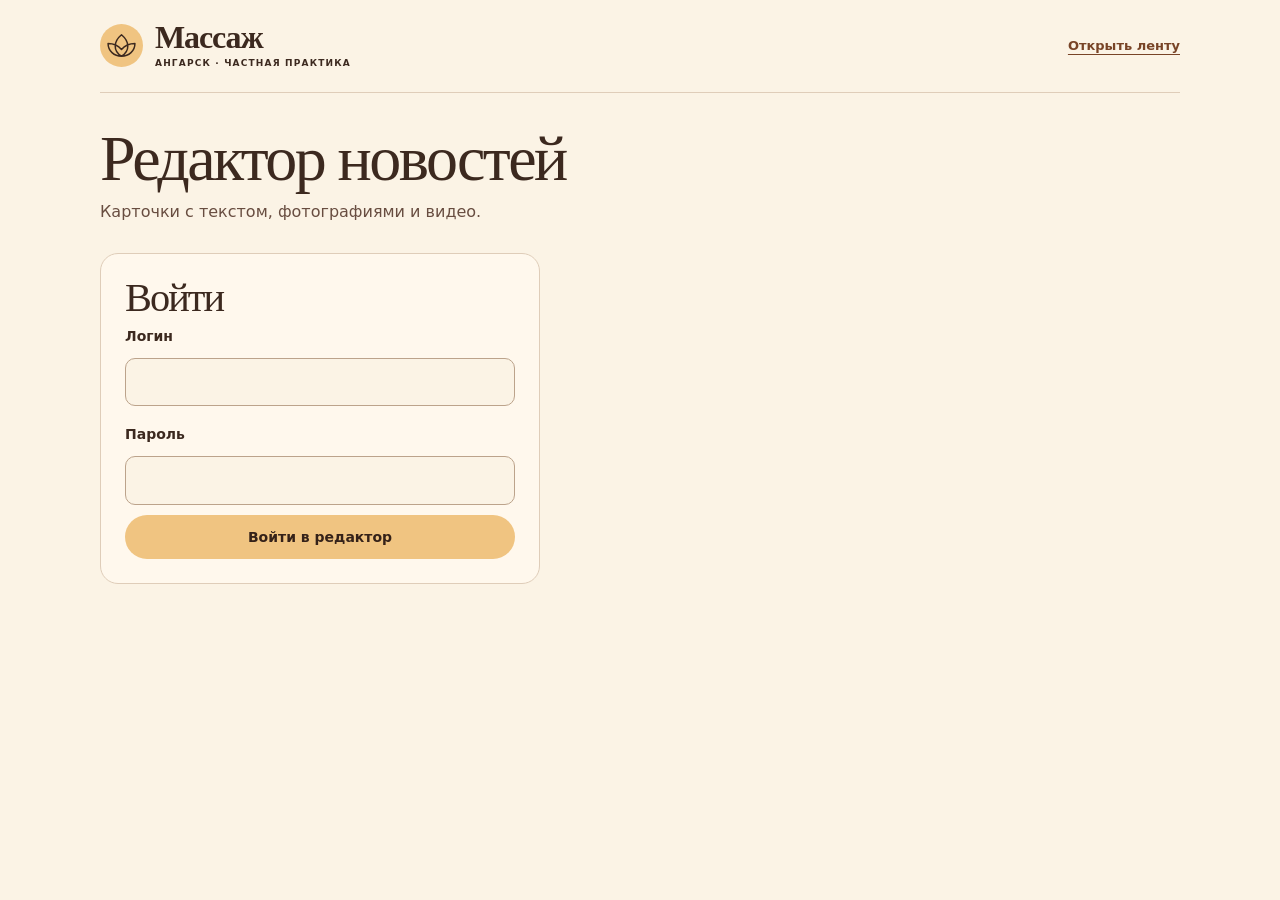
==== admin.html @ d3820ad1 "Add authenticated card-based news editor and private server" ====
<!doctype html>
<html lang="ru">
<head>
  <meta charset="utf-8">
  <meta name="viewport" content="width=device-width, initial-scale=1, viewport-fit=cover">
  <meta name="robots" content="noindex, nofollow">
  <meta name="theme-color" content="#fbf3e5">
  <meta http-equiv="Content-Security-Policy" content="default-src 'self'; script-src 'self'; style-src 'self'; connect-src https://150-241-115-64.sslip.io; img-src 'self' blob:; media-src 'self' blob:; object-src 'none'; base-uri 'none'; form-action 'none'">
  <title>Редактор новостей — Александр Голованов</title>
  <link rel="icon" href="./assets/mark.svg" type="image/svg+xml">
  <link rel="stylesheet" href="./styles.css?v=7">
  <link rel="stylesheet" href="./editor.css?v=1">
  <script src="./editor-config.js?v=1" defer></script>
  <script src="./admin.js?v=1" defer></script>
</head>
<body class="editor-page">
  <header class="editor-header">
    <a class="brand" href="./index.html"><span class="brand-mark" aria-hidden="true"></span><span>Массаж<small>Ангарск · частная практика</small></span></a>
    <a class="text-link" href="./news.html">Открыть ленту</a>
  </header>
  <main class="editor-main">
    <div class="editor-heading"><h1>Редактор новостей</h1><p>Карточки с текстом, фотографиями и видео.</p></div>
    <section id="setup" class="editor-panel" hidden>
      <h2>Подключение редактора</h2>
      <p>Для входа и сохранения новостей нужно подключить сервер редактора. Адрес сервера пока не задан.</p>
    </section>
    <section id="login-panel" class="editor-panel login-panel" hidden aria-labelledby="login-title">
      <h2 id="login-title">Войти</h2>
      <form id="login-form" method="post">
        <label for="username">Логин</label>
        <input id="username" name="username" autocomplete="username" required maxlength="100">
        <label for="password">Пароль</label>
        <input id="password" name="password" type="password" autocomplete="current-password" required>
        <button class="button primary" type="submit">Войти в редактор</button>
      </form>
    </section>
    <section id="workspace" hidden aria-label="Управление новостями">
      <div class="editor-toolbar">
        <button class="button primary" type="button" id="add-card">Добавить новость</button>
        <div class="editor-actions">
          <button class="button editor-secondary" type="button" id="save-draft">Сохранить черновик</button>
          <button class="button editor-dark" type="button" id="publish">Опубликовать</button>
          <button class="button editor-quiet" type="button" id="logout">Выйти</button>
        </div>
      </div>
      <p id="save-state">Черновик загружается.</p>
      <p class="editor-help">Порядок карточек здесь станет порядком записей в ленте. Изменения появятся на сайте после публикации.</p>
      <p id="publication-setup" class="editor-help" hidden>Сохранение работает. Публикация станет доступна после подключения редактора к GitHub.</p>
      <div id="cards" class="editor-cards"></div>
      <p id="empty" class="editor-empty" hidden>Пока нет карточек. Добавьте первую новость.</p>
      <div id="published-result" class="editor-panel" hidden></div>
    </section>
    <p id="editor-status" role="status" aria-live="polite"></p>
  </main>

  <dialog id="card-dialog" aria-labelledby="card-dialog-title">
    <form id="card-form">
      <div class="dialog-heading"><h2 id="card-dialog-title">Новая карточка</h2><button id="close-card" class="button editor-quiet" type="button">Закрыть</button></div>
      <label for="card-title">Заголовок</label>
      <input id="card-title" required maxlength="160" placeholder="О чём ваша новость">
      <label for="card-date">Дата публикации</label>
      <input id="card-date" type="date" required>
      <p class="field-help">Дата отображается на карточке. Запись публикуется сразу после нажатия «Опубликовать».</p>
      <label for="card-text">Текст</label>
      <textarea id="card-text" rows="7" maxlength="10000" placeholder="Текст новости"></textarea>
      <label for="card-media">Медиавложения</label>
      <input id="card-media" type="file" multiple accept="image/jpeg,image/png,image/webp,image/gif,video/mp4,video/webm">
      <p class="field-help">До 5 файлов. Фото JPG, PNG, WebP, GIF или видео MP4, WebM. До 20 МБ на файл.</p>
      <ul id="media-list" class="editor-media"></ul>
      <p id="card-status" role="status"></p>
      <button class="button primary" type="submit">Готово</button>
    </form>
  </dialog>
  <dialog id="delete-dialog" aria-labelledby="delete-title">
    <h2 id="delete-title">Удалить карточку?</h2>
    <p>Она будет удалена из черновика. На сайте изменения появятся после публикации.</p>
    <div class="editor-actions"><button id="cancel-delete" class="button editor-secondary" type="button">Отмена</button><button id="confirm-delete" class="button editor-dark" type="button">Удалить</button></div>
  </dialog>
</body>
</html>
---- styles.css ----
:root {
  color-scheme: light;
  --paper: #fbf3e5;
  --ink: #3c291f;
  --muted: #684d40;
  --line: #dfcdb9;
  --espresso: #332118;
  --caramel: #f0c481;
  --serif: "Cormorant Garamond", Georgia, serif;
  --sans: "Inter", system-ui, sans-serif;
}

*, *::before, *::after { box-sizing: border-box; }
[hidden] { display: none !important; }
html { scroll-behavior: smooth; scroll-padding-top: 110px; }
body { margin: 0; background: var(--paper); color: var(--ink); font: 400 15px/1.55 var(--sans); }
a { color: inherit; }
img { display: block; max-width: 100%; }
h1, h2, h3, p { margin: 0; }
:focus-visible { outline: 2px solid #875330; outline-offset: 4px; }
.hero :focus-visible { outline-color: var(--caramel); }
.skip-link { position: fixed; z-index: 5; inset: 10px auto auto 10px; padding: 10px 14px; background: var(--paper); transform: translateY(-150%); }
.skip-link:focus { transform: translateY(0); }
.frame { width: min(1440px, calc(100% - 88px)); margin-inline: auto; }
.topbar { border-bottom: 1px solid var(--line); }
.topbar-inner { display: flex; justify-content: space-between; align-items: center; min-height: 82px; }
.brand { display: flex; align-items: center; gap: 12px; text-decoration: none; font: 600 32px/.83 var(--serif); letter-spacing: -.035em; }
.brand small { display: block; margin-top: 8px; font: 650 9px/1 var(--sans); letter-spacing: .13em; text-transform: uppercase; }
.brand-mark { width: 43px; height: 43px; background: url("./assets/mark.svg") center/contain no-repeat; }
.top-action { padding: 8px 15px; border: 1px solid #bca38b; border-radius: 99px; font-size: 13px; font-weight: 650; text-decoration: none; }
.top-action span { margin-left: 5px; }
.top-action:hover { background: #f2dfc5; }
.layout { display: grid; grid-template-columns: minmax(150px, 180px) minmax(0, 1fr) minmax(190px, 236px); align-items: start; gap: 24px; padding-top: 27px; }
.sidebar, .profile { position: sticky; top: 24px; }
.nav-list { list-style: none; padding: 0; margin: 0; display: grid; gap: 4px; }
.nav-list a { display: flex; align-items: center; min-height: 46px; gap: 10px; padding: 10px 11px; text-decoration: none; font-size: 13px; font-weight: 620; line-height: 1.25; border-radius: 11px; }
.nav-list a span { display: grid; place-items: center; font-size: 18px; width: 20px; flex: 0 0 20px; }
.nav-list a:hover { background: #f4e5d0; }
.nav-list a[aria-current] { background: #f0dabb; }
.hero { position: relative; isolation: isolate; display: grid; grid-template: "photo copy" 1fr / minmax(0, 1fr) minmax(0, 1.06fr); min-height: 520px; background: radial-gradient(ellipse at 25% 45%, #6d4935, var(--espresso) 67%); color: var(--paper); border-radius: 24px; overflow: hidden; }
.hero-copy { grid-area: copy; z-index: 1; align-self: center; padding: clamp(25px, 4vw, 66px) clamp(16px, 3vw, 46px) clamp(25px, 4vw, 66px) clamp(8px, 1.6vw, 24px); animation: settle-in .42s ease-out both; }
.eyebrow { color: var(--muted); font-size: 10px; font-weight: 750; letter-spacing: .15em; text-transform: uppercase; }
.hero .eyebrow { color: #f5dbb5; }
.dot { display: inline-block; width: 7px; height: 7px; margin-right: 5px; border-radius: 50%; background: var(--caramel); vertical-align: 1px; }
.hero h1 { margin-block: 19px; font: 400 clamp(57px, 6.4vw, 112px)/.9 var(--serif); letter-spacing: -.075em; }
.hero h1 em { color: var(--caramel); font-weight: 400; }
.hero-summary { color: #f8ebda; max-width: 29ch; margin-bottom: 26px; }
.button { display: inline-flex; min-height: 44px; align-items: center; justify-content: center; gap: .7em; padding: 10px 17px; border: 1px solid transparent; border-radius: 100px; font-size: 13px; font-weight: 750; text-decoration: none; cursor: pointer; transition: background-color .2s, color .2s; }
.primary { background: var(--caramel); color: #352219; }
.primary:hover { background: #f8d69f; }
.hero-visual { grid-area: photo; position: relative; align-self: stretch; min-width: 0; }
.hero-orbit { position: absolute; width: 105%; aspect-ratio: 1; top: 50%; left: 50%; transform: translate(-50%, -55%); border: 1px solid #f5d3a85c; border-radius: 50%; box-shadow: inset 0 0 0 22px #f7d8b10e, 0 0 0 22px #f7d8b10d; }
.hero-visual img { position: absolute; z-index: 1; width: 100%; height: 100%; bottom: 0; left: 0; object-fit: contain; object-position: left bottom; }
.image-loader { display: none; position: absolute; inset: 0; align-items: center; justify-content: center; gap: 10px; }
.image-loader i { width: 12px; height: 12px; border-radius: 100%; background: var(--caramel); animation: loading-breath 1.15s ease-in-out 3 both; }
.image-loader i:nth-child(2) { animation-delay: .14s; }
.image-loader i:nth-child(3) { animation-delay: .28s; }
.is-loading .image-loader { display: flex; }
.hero-visual.is-loading img, .hero-visual.is-unavailable img { visibility: hidden; }
.hero-visual.has-loaded img { animation: appear .52s ease-out both; }
.section { margin-top: 24px; padding: clamp(22px, 3vw, 40px); border: 1px solid var(--line); border-radius: 24px; }
.section-heading { margin-bottom: 22px; }
.section .eyebrow, .profile .eyebrow { margin-bottom: 6px; }
h2 { font: 500 clamp(30px, 3.15vw, 52px)/.99 var(--serif); letter-spacing: -.048em; }
h3 { font-size: 15px; font-weight: 730; line-height: 1.3; }
.section p:not(.eyebrow), .profile p:not(.eyebrow) { color: var(--muted); margin-top: 11px; }
.steps { display: grid; grid-template-columns: repeat(3, minmax(0, 1fr)); gap: 16px; }
.steps article { border-top: 1px solid #d3b9a0; padding-top: 12px; }
.steps article p { font-size: 13px; }
.step-symbol { display: block; margin-bottom: 10px; color: #815131; font-size: 22px; }
.profile { border: 1px solid var(--line); border-radius: 20px; overflow: hidden; background: #f5e5d1; }
.profile-photo { position: relative; height: 228px; overflow: hidden; background: radial-gradient(ellipse at 50% 37%, #f9e5c6, #ddbb97); }
.profile-photo span { position: absolute; inset: 18% 16% auto; aspect-ratio: 1; border: 1px solid #9563437a; border-radius: 50%; box-shadow: 0 0 0 13px #fff1dc65; }
.profile-photo img { position: absolute; width: 94%; height: 97%; inset: auto 3% 0; object-fit: contain; object-position: bottom; }
.profile-copy { padding: 16px 17px 20px; }
.profile h2 { font-size: clamp(18px, 1.6vw, 24px); overflow-wrap: anywhere; line-height: 1.15; }
.profile p:not(.eyebrow) { font-size: 13px; }
.text-link { display: inline-flex; align-items: center; gap: 6px; min-height: 44px; color: #784427; font-size: 13px; font-weight: 740; text-underline-offset: 4px; }
.text-link:hover { color: var(--ink); }
.feature { display: grid; grid-template-columns: minmax(0, 1.2fr) minmax(0, .8fr); gap: 16px; align-items: center; background: #f4e2ca; }
.feature-visual { border-radius: 15px; overflow: hidden; background: #dcb891; }
.feature-visual img { width: 100%; height: auto; }
.page-heading { padding: clamp(24px, 4vw, 56px); background: #f2dec2; border-radius: 24px; animation: settle-in .42s ease-out both; }
.page-heading h1 { font: 500 clamp(36px, 5.2vw, 76px)/.95 var(--serif); letter-spacing: -.055em; }
.page-heading p { max-width: 46ch; margin-top: 16px; color: var(--muted); }
.empty-state { background: #f6e9d7; }
.empty-state p:not(.eyebrow) { margin: 0; }
.plans { display: grid; grid-template-columns: repeat(3, minmax(0, 1fr)); gap: 12px; margin-top: 20px; }
.plan { padding: clamp(15px, 2vw, 24px); border: 1px solid var(--line); border-radius: 18px; background: #fff8ed; }
.plan-accent { background: #f3dfbf; border-color: #dabd95; }
.plan h2 { font-size: clamp(26px, 2.4vw, 40px); margin-block: 8px 14px; overflow-wrap: anywhere; }
.plan-price { font-size: clamp(20px, 2vw, 29px); font-weight: 700; white-space: nowrap; }
.plan-price span { font-size: .7em; }
.plan .example-price { color: var(--muted); font-size: 12px; }
.plan ul { padding-left: 1.15em; margin: 14px 0 0; border-top: 1px solid var(--line); padding-top: 14px; color: var(--muted); font-size: 13px; }
.plan li + li { margin-top: 7px; }
.page-actions { margin-top: 20px; }
.service-grid { display: grid; grid-template-columns: repeat(2, minmax(0, 1fr)); gap: 16px; margin-top: 20px; }
.service-card { padding: 24px; border: 1px solid var(--line); border-radius: 20px; background: #fff8ed; scroll-margin-top: 24px; }
.service-card h2 { margin-block: 12px; font-size: clamp(28px, 2.8vw, 40px); line-height: 1.05; overflow-wrap: anywhere; }
.service-card > p { color: var(--muted); font-size: 16px; }
.service-card .service-duration { display: inline-block; padding: 5px 12px; border-radius: 20px; background: #f0dabb; color: var(--ink); font-size: 14px; font-weight: 650; }
address { margin-top: 16px; color: var(--muted); font-style: normal; }
.directions-block { margin-top: 24px; padding-top: 20px; border-top: 1px solid var(--line); }
.directions h3 { font-size: 18px; }
.directions address { margin-top: 10px; font-size: 16px; }
.directions p { font-size: 16px; }
.stop-list { display: grid; gap: 10px; list-style: none; padding: 0; margin: 14px 0 0; }
.stop-list li { display: flex; flex-wrap: wrap; gap: 4px 16px; justify-content: space-between; font-size: 16px; }
.stop-list li span:last-child { color: var(--muted); }
.directions .directions-note { font-size: 13px; }
.directions-note a { text-underline-offset: 3px; }
.news-feed { display: grid; gap: 20px; margin-top: 24px; }
.news-card { padding: clamp(20px, 3vw, 32px); border: 1px solid var(--line); border-radius: 20px; background: #fff8ed; overflow-wrap: anywhere; scroll-margin-top: 24px; }
.news-card h2 { margin-block: 12px 16px; font-size: clamp(28px, 3vw, 44px); line-height: 1.08; }
.news-date { font-size: 14px; color: var(--muted); }
.news-body { white-space: pre-wrap; font-size: 16px; }
.news-body p + p { margin-top: 1em; }
.news-media { display: grid; gap: 12px; margin-top: 20px; }
.news-media img, .news-media video { display: block; width: 100%; max-height: 560px; object-fit: contain; border-radius: 12px; background: #f2dec2; }
.channels { margin: 20px 0 0; padding: 0; list-style: none; display: grid; gap: 10px; }
.channel { display: grid; grid-template-columns: 48px minmax(0, 1fr) auto; align-items: center; gap: 12px; padding: 14px; border: 1px solid var(--line); border-radius: 16px; }
.channel-mark { display: grid; place-items: center; width: 48px; height: 48px; border-radius: 13px; background: #ebd2b3; font-size: 16px; font-weight: 750; }
.channel-telegram .channel-mark { background: #f5e3cc; }
.channel-vk .channel-mark { background: #efdbc9; }
.channel h2 { font: 700 16px/1.3 var(--sans); letter-spacing: 0; }
.channel p, .channel-status { color: var(--muted); font-size: 13px; }
.channel-action { justify-self: end; }
.footer { display: flex; flex-wrap: wrap; justify-content: space-between; gap: 16px; padding-block: 20px; margin-top: 24px; border-top: 1px solid var(--line); color: var(--muted); font-size: 12px; }

@keyframes appear { from { opacity: .25; transform: translateY(7px); } to { opacity: 1; transform: translateY(0); } }
@keyframes settle-in { from { opacity: .92; transform: translateY(5px); } to { opacity: 1; transform: translateY(0); } }
@keyframes loading-breath { 0%, 100% { opacity: .4; transform: scale(.8); } 50% { opacity: 1; transform: scale(1); } }

@media (max-width: 1170px) {
  .frame { width: calc(100% - 48px); }
  .layout { grid-template-columns: minmax(135px, 155px) minmax(0, 1fr) minmax(150px, 183px); gap: 16px; }
  .hero { min-height: 450px; }
  .profile-photo { height: 190px; }
}

@media (min-width: 961px) and (max-width: 1100px), (max-width: 840px) {
  .plans { grid-template-columns: 1fr; }
}

@media (max-width: 960px) {
  html { scroll-padding-top: 18px; }
  .layout { grid-template-columns: minmax(0, 1fr) minmax(165px, 190px); padding-top: 13px; }
  .sidebar { position: static; grid-column: 1 / -1; }
  .nav-list { display: flex; flex-wrap: wrap; gap: 6px; }
  .nav-list a { background: #f5e8d6; }
  .hero h1 { font-size: clamp(50px, 7.1vw, 72px); }
}

@media (max-width: 760px) {
  body { padding-bottom: calc(98px + env(safe-area-inset-bottom, 0px)); }
  html { scroll-padding-bottom: calc(98px + env(safe-area-inset-bottom, 0px)); }
  .frame { width: calc(100% - 32px); }
  .topbar-inner { min-height: 66px; gap: 12px; }
  .brand { font-size: 28px; }
  .brand-mark { width: 38px; height: 38px; flex-shrink: 0; }
  .top-action { display: inline-flex; align-items: center; min-height: 44px; }
  .layout { grid-template-columns: minmax(0, 1fr); gap: 16px; }
  .sidebar {
    position: fixed;
    z-index: 3;
    inset: auto 0 0;
    padding: 6px env(safe-area-inset-right, 0px) env(safe-area-inset-bottom, 0px) env(safe-area-inset-left, 0px);
    border-top: 1px solid var(--line);
    background: var(--paper);
    box-shadow: 0 -5px 20px #33211812;
  }
  .nav-list {
    display: flex;
    flex-wrap: nowrap;
    overflow-x: auto;
    gap: 4px;
    padding: 3px 8px 6px;
    scroll-padding-inline: 8px;
    overscroll-behavior-x: contain;
    scrollbar-width: thin;
    scrollbar-color: #bca38b transparent;
  }
  .nav-list li { flex: 1 0 78px; }
  .nav-list li:nth-child(3) { flex-basis: 96px; }
  .nav-list a {
    flex-direction: column;
    justify-content: center;
    min-height: 64px;
    height: 100%;
    gap: 4px;
    padding: 6px 4px;
    background: transparent;
    text-align: center;
    font-size: 11px;
  }
  .nav-list a span { width: auto; flex: none; font-size: 19px; line-height: 1; }
  .nav-list a:focus-visible { outline-offset: -2px; }
  .hero {
    grid-template: "copy" auto "photo" auto / minmax(0, 1fr);
    min-height: 0;
    background: radial-gradient(ellipse at 50% 78%, #6d4935, var(--espresso) 72%);
  }
  .hero-copy { padding: 28px 22px 8px; }
  .hero h1 { font-size: clamp(44px, 11vw, 70px); margin-block: 12px 14px; }
  .hero-summary { max-width: 38ch; margin-bottom: 16px; }
  .hero .button { min-height: 48px; padding-inline: 15px; text-align: center; }
  .hero-visual { height: clamp(220px, 72vw, 365px); }
  .hero-visual img { object-position: center bottom; }
  .hero-orbit { width: min(80%, 345px); top: 55%; }
  .section { margin-top: 16px; padding: 20px; border-radius: 17px; }
  .steps { grid-template-columns: 1fr; }
  .steps article { display: grid; grid-template-columns: 26px minmax(0, 1fr); gap: 0 8px; align-items: baseline; }
  .steps .step-symbol { margin: 0; }
  .steps article p { grid-column: 2; margin-top: 4px; font-size: 15px; }
  .plans { gap: 10px; margin-top: 16px; }
  .plan ul { font-size: 15px; }
  .page-heading { padding: 24px 20px; }
  .page-heading h1 { font-size: clamp(32px, 10vw, 54px); }
  .service-grid { grid-template-columns: 1fr; gap: 12px; }
  .service-card { padding: 20px; }
  .brand small { font-size: 8px; letter-spacing: .07em; }
  .profile { position: static; display: grid; grid-template-columns: minmax(0, .72fr) minmax(0, 1fr); }
  .profile-photo { height: auto; min-height: 152px; }
  .profile-copy { align-self: center; }
  .channel { grid-template-columns: 42px minmax(0, 1fr); }
  .channel-mark { width: 42px; height: 42px; }
  .channel-status, .channel-action { grid-column: 2; justify-self: start; }
}

@media (max-width: 480px) {
  .feature { grid-template-columns: 1fr; }
  .feature-visual { width: min(100%, 280px); }
  .hero-copy .eyebrow { letter-spacing: .08em; }
}

@media (prefers-reduced-motion: reduce) {
  html { scroll-behavior: auto; }
  *, *::before, *::after { animation: none !important; transition: none !important; }
}
---- editor.css ----
.editor-page { padding: 0 0 32px; font-size: 16px; }
.editor-header, .editor-main { width: min(1080px, calc(100% - 32px)); margin-inline: auto; }
.editor-header { display: flex; align-items: center; justify-content: space-between; gap: 20px; padding-block: 24px; border-bottom: 1px solid var(--line); }
.editor-main { padding-top: 32px; }
.editor-heading { margin-bottom: 28px; }
.editor-heading h1 { font: 500 clamp(36px, 6vw, 64px)/1.05 var(--serif); letter-spacing: -.04em; }
.editor-heading p, .editor-help, .field-help { color: var(--muted); }
.editor-heading p { margin-top: 8px; }
.editor-panel, .editor-card { padding: 24px; border: 1px solid var(--line); border-radius: 18px; background: #fff8ed; }
.editor-panel p { margin-top: 12px; }
.login-panel { max-width: 440px; }
.editor-page form { display: grid; gap: 10px; }
.editor-page label { font-size: 14px; font-weight: 700; margin-top: 8px; }
.editor-page input, .editor-page textarea { width: 100%; min-width: 0; padding: 11px; border: 1px solid #bca38b; border-radius: 10px; background: var(--paper); color: var(--ink); font: inherit; }
.editor-page textarea { resize: vertical; min-height: 120px; }
.editor-page input[type=file] { font-size: 14px; padding: 8px; }
.editor-page button { font-family: inherit; }
.editor-page .button { min-height: 44px; font-size: 14px; }
.editor-page button:disabled { opacity: .55; cursor: wait; }
.editor-secondary { border-color: #bca38b; background: #fff8ed; color: var(--ink); }
.editor-dark { background: var(--espresso); color: var(--paper); }
.editor-quiet { background: transparent; color: var(--ink); text-decoration: underline; text-underline-offset: 3px; }
.editor-toolbar, .editor-actions { display: flex; flex-wrap: wrap; gap: 8px; align-items: center; }
.editor-toolbar { justify-content: space-between; margin-bottom: 16px; }
.editor-help { margin-block: 8px 24px; font-size: 14px; }
.editor-cards { display: grid; grid-template-columns: repeat(2, minmax(0, 1fr)); gap: 20px; }
.editor-card { min-width: 0; }
.editor-card h2 { font-size: 30px; overflow-wrap: anywhere; margin-block: 8px; }
.editor-card time { color: var(--muted); font-size: 14px; }
.editor-card .card-text { white-space: pre-wrap; overflow-wrap: anywhere; margin-block: 12px; }
.editor-card .editor-actions { border-top: 1px solid var(--line); padding-top: 12px; margin-top: 16px; }
.editor-card img, .editor-card video { width: 100%; max-height: 260px; object-fit: contain; background: #f2dec2; border-radius: 10px; margin-top: 12px; }
.editor-empty { padding: 32px; border: 1px dashed #bca38b; border-radius: 18px; text-align: center; }
.editor-page dialog { width: min(640px, calc(100% - 24px)); max-height: calc(100dvh - 32px); overflow-y: auto; padding: 24px; border: 1px solid var(--line); border-radius: 20px; background: var(--paper); color: var(--ink); }
.editor-page dialog::backdrop { background: #33211899; }
.editor-page dialog h2 { font-size: 34px; }
.dialog-heading { display: flex; gap: 16px; align-items: center; justify-content: space-between; }
.field-help { font-size: 13px; }
.editor-media { list-style: none; padding: 0; margin: 0; display: grid; gap: 12px; }
.editor-media li { padding: 12px; border: 1px solid var(--line); border-radius: 12px; }
.editor-media img, .editor-media video { display: block; width: 100%; max-height: 240px; object-fit: contain; }
.editor-media .media-name { display: block; overflow-wrap: anywhere; font-size: 13px; margin-top: 8px; }
#editor-status:not(:empty), #card-status:not(:empty) { margin-top: 16px; padding: 14px; background: #f2dec2; border-radius: 10px; }
#save-state { font-size: 14px; color: var(--muted); }
#published-result { margin-top: 20px; }
@media (max-width: 640px) {
  .editor-cards { grid-template-columns: 1fr; }
  .editor-header .brand { font-size: 25px; gap: 8px; }
  .editor-header .brand small { font-size: 8px; }
  .editor-header .text-link { font-size: 13px; }
  .editor-toolbar { align-items: stretch; }
  .editor-toolbar > .button { width: 100%; }
  .editor-actions { gap: 6px; }
  .editor-panel, .editor-card, .editor-page dialog { padding: 18px; }
}
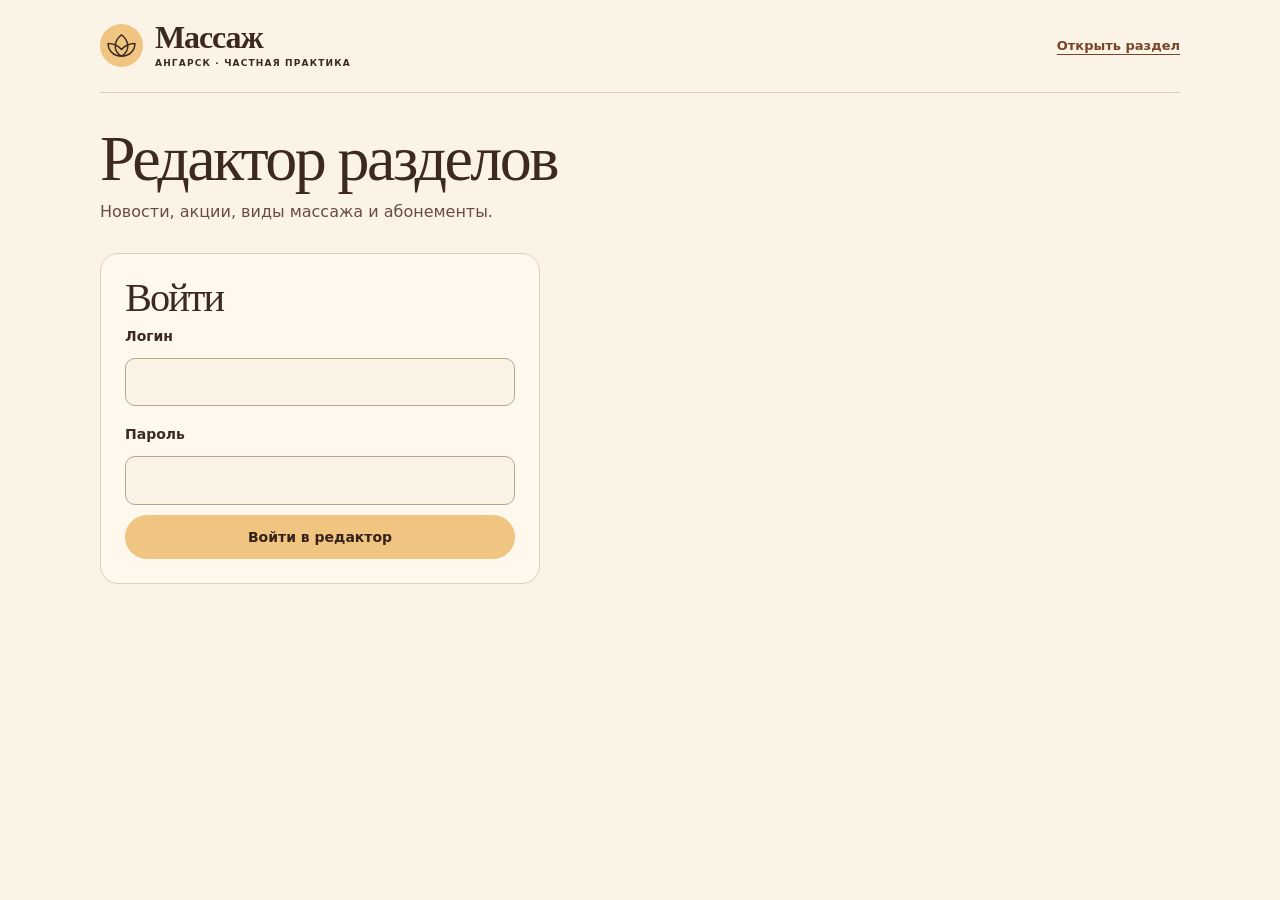
==== commit d2fab006: "Extend authenticated editor to offers services and programs" ====
--- a/admin.html
+++ b/admin.html
@@ -6,23 +6,23 @@
   <meta name="robots" content="noindex, nofollow">
   <meta name="theme-color" content="#fbf3e5">
   <meta http-equiv="Content-Security-Policy" content="default-src 'self'; script-src 'self'; style-src 'self'; connect-src https://150-241-115-64.sslip.io; img-src 'self' blob:; media-src 'self' blob:; object-src 'none'; base-uri 'none'; form-action 'none'">
-  <title>Редактор новостей — Александр Голованов</title>
+  <title>Редактор разделов — Александр Голованов</title>
   <link rel="icon" href="./assets/mark.svg" type="image/svg+xml">
   <link rel="stylesheet" href="./styles.css?v=7">
-  <link rel="stylesheet" href="./editor.css?v=1">
-  <script src="./editor-config.js?v=1" defer></script>
-  <script src="./admin.js?v=1" defer></script>
+  <link rel="stylesheet" href="./editor.css?v=2">
+  <script src="./editor-config.js?v=2" defer></script>
+  <script src="./admin.js?v=3" defer></script>
 </head>
 <body class="editor-page">
   <header class="editor-header">
     <a class="brand" href="./index.html"><span class="brand-mark" aria-hidden="true"></span><span>Массаж<small>Ангарск · частная практика</small></span></a>
-    <a class="text-link" href="./news.html">Открыть ленту</a>
+    <a class="text-link" id="open-section" href="./news.html">Открыть раздел</a>
   </header>
   <main class="editor-main">
-    <div class="editor-heading"><h1>Редактор новостей</h1><p>Карточки с текстом, фотографиями и видео.</p></div>
+    <div class="editor-heading"><h1>Редактор разделов</h1><p>Новости, акции, виды массажа и абонементы.</p></div>
     <section id="setup" class="editor-panel" hidden>
       <h2>Подключение редактора</h2>
-      <p>Для входа и сохранения новостей нужно подключить сервер редактора. Адрес сервера пока не задан.</p>
+      <p>Для входа и сохранения карточек нужно подключить сервер редактора. Адрес сервера пока не задан.</p>
     </section>
     <section id="login-panel" class="editor-panel login-panel" hidden aria-labelledby="login-title">
       <h2 id="login-title">Войти</h2>
@@ -34,20 +34,30 @@
         <button class="button primary" type="submit">Войти в редактор</button>
       </form>
     </section>
-    <section id="workspace" hidden aria-label="Управление новостями">
+    <section id="workspace" hidden aria-label="Управление разделами">
+      <div class="section-selector">
+        <label for="editor-section">Раздел сайта</label>
+        <select id="editor-section">
+          <option value="news">Лента новостей</option>
+          <option value="offers">Акции</option>
+          <option value="services">Виды массажа</option>
+          <option value="programs">Программы и абонементы</option>
+        </select>
+        <p id="section-help">Редактируйте карточки выбранного раздела.</p>
+      </div>
       <div class="editor-toolbar">
-        <button class="button primary" type="button" id="add-card">Добавить новость</button>
+        <button class="button primary" type="button" id="add-card">Добавить карточку</button>
         <div class="editor-actions">
           <button class="button editor-secondary" type="button" id="save-draft">Сохранить черновик</button>
-          <button class="button editor-dark" type="button" id="publish">Опубликовать</button>
+          <button class="button editor-dark" type="button" id="publish">Опубликовать раздел</button>
           <button class="button editor-quiet" type="button" id="logout">Выйти</button>
         </div>
       </div>
       <p id="save-state">Черновик загружается.</p>
-      <p class="editor-help">Порядок карточек здесь станет порядком записей в ленте. Изменения появятся на сайте после публикации.</p>
+      <p class="editor-help">Изменения и порядок карточек применяются к выбранному разделу. Они появятся на сайте после публикации.</p>
       <p id="publication-setup" class="editor-help" hidden>Сохранение работает. Публикация станет доступна после подключения редактора к GitHub.</p>
       <div id="cards" class="editor-cards"></div>
-      <p id="empty" class="editor-empty" hidden>Пока нет карточек. Добавьте первую новость.</p>
+      <p id="empty" class="editor-empty" hidden>Пока нет карточек. Добавьте первую.</p>
       <div id="published-result" class="editor-panel" hidden></div>
     </section>
     <p id="editor-status" role="status" aria-live="polite"></p>
@@ -57,12 +67,18 @@
     <form id="card-form">
       <div class="dialog-heading"><h2 id="card-dialog-title">Новая карточка</h2><button id="close-card" class="button editor-quiet" type="button">Закрыть</button></div>
       <label for="card-title">Заголовок</label>
-      <input id="card-title" required maxlength="160" placeholder="О чём ваша новость">
-      <label for="card-date">Дата публикации</label>
-      <input id="card-date" type="date" required>
-      <p class="field-help">Дата отображается на карточке. Запись публикуется сразу после нажатия «Опубликовать».</p>
+      <input id="card-title" required maxlength="160" placeholder="Название карточки">
+      <div id="card-date-field" class="editor-field">
+        <label for="card-date">Дата публикации</label>
+        <input id="card-date" type="date" required>
+        <p class="field-help">Дата отображается на карточке. Запись публикуется сразу после нажатия «Опубликовать раздел».</p>
+      </div>
+      <div id="card-duration-field" class="editor-field" hidden>
+        <label for="card-duration">Длительность</label>
+        <input id="card-duration" maxlength="80" placeholder="Например, 40–60 минут">
+      </div>
       <label for="card-text">Текст</label>
-      <textarea id="card-text" rows="7" maxlength="10000" placeholder="Текст новости"></textarea>
+      <textarea id="card-text" rows="7" maxlength="10000" placeholder="Описание, состав услуги или текст публикации"></textarea>
       <label for="card-media">Медиавложения</label>
       <input id="card-media" type="file" multiple accept="image/jpeg,image/png,image/webp,image/gif,video/mp4,video/webm">
       <p class="field-help">До 5 файлов. Фото JPG, PNG, WebP, GIF или видео MP4, WebM. До 20 МБ на файл.</p>
--- a/editor.css
+++ b/editor.css
@@ -11,7 +11,11 @@
 .login-panel { max-width: 440px; }
 .editor-page form { display: grid; gap: 10px; }
 .editor-page label { font-size: 14px; font-weight: 700; margin-top: 8px; }
-.editor-page input, .editor-page textarea { width: 100%; min-width: 0; padding: 11px; border: 1px solid #bca38b; border-radius: 10px; background: var(--paper); color: var(--ink); font: inherit; }
+.editor-page input, .editor-page textarea, .editor-page select { width: 100%; min-width: 0; padding: 11px; border: 1px solid #bca38b; border-radius: 10px; background: var(--paper); color: var(--ink); font: inherit; }
+.editor-page select { appearance: none; background-image: linear-gradient(45deg, transparent 50%, var(--ink) 50%), linear-gradient(135deg, var(--ink) 50%, transparent 50%); background-position: calc(100% - 20px) 50%, calc(100% - 15px) 50%; background-size: 5px 5px; background-repeat: no-repeat; padding-right: 32px; }
+.section-selector { display: grid; gap: 8px; margin-bottom: 24px; max-width: 560px; }
+.section-selector p { color: var(--muted); font-size: 14px; }
+.editor-field { display: grid; gap: 10px; }
 .editor-page textarea { resize: vertical; min-height: 120px; }
 .editor-page input[type=file] { font-size: 14px; padding: 8px; }
 .editor-page button { font-family: inherit; }
